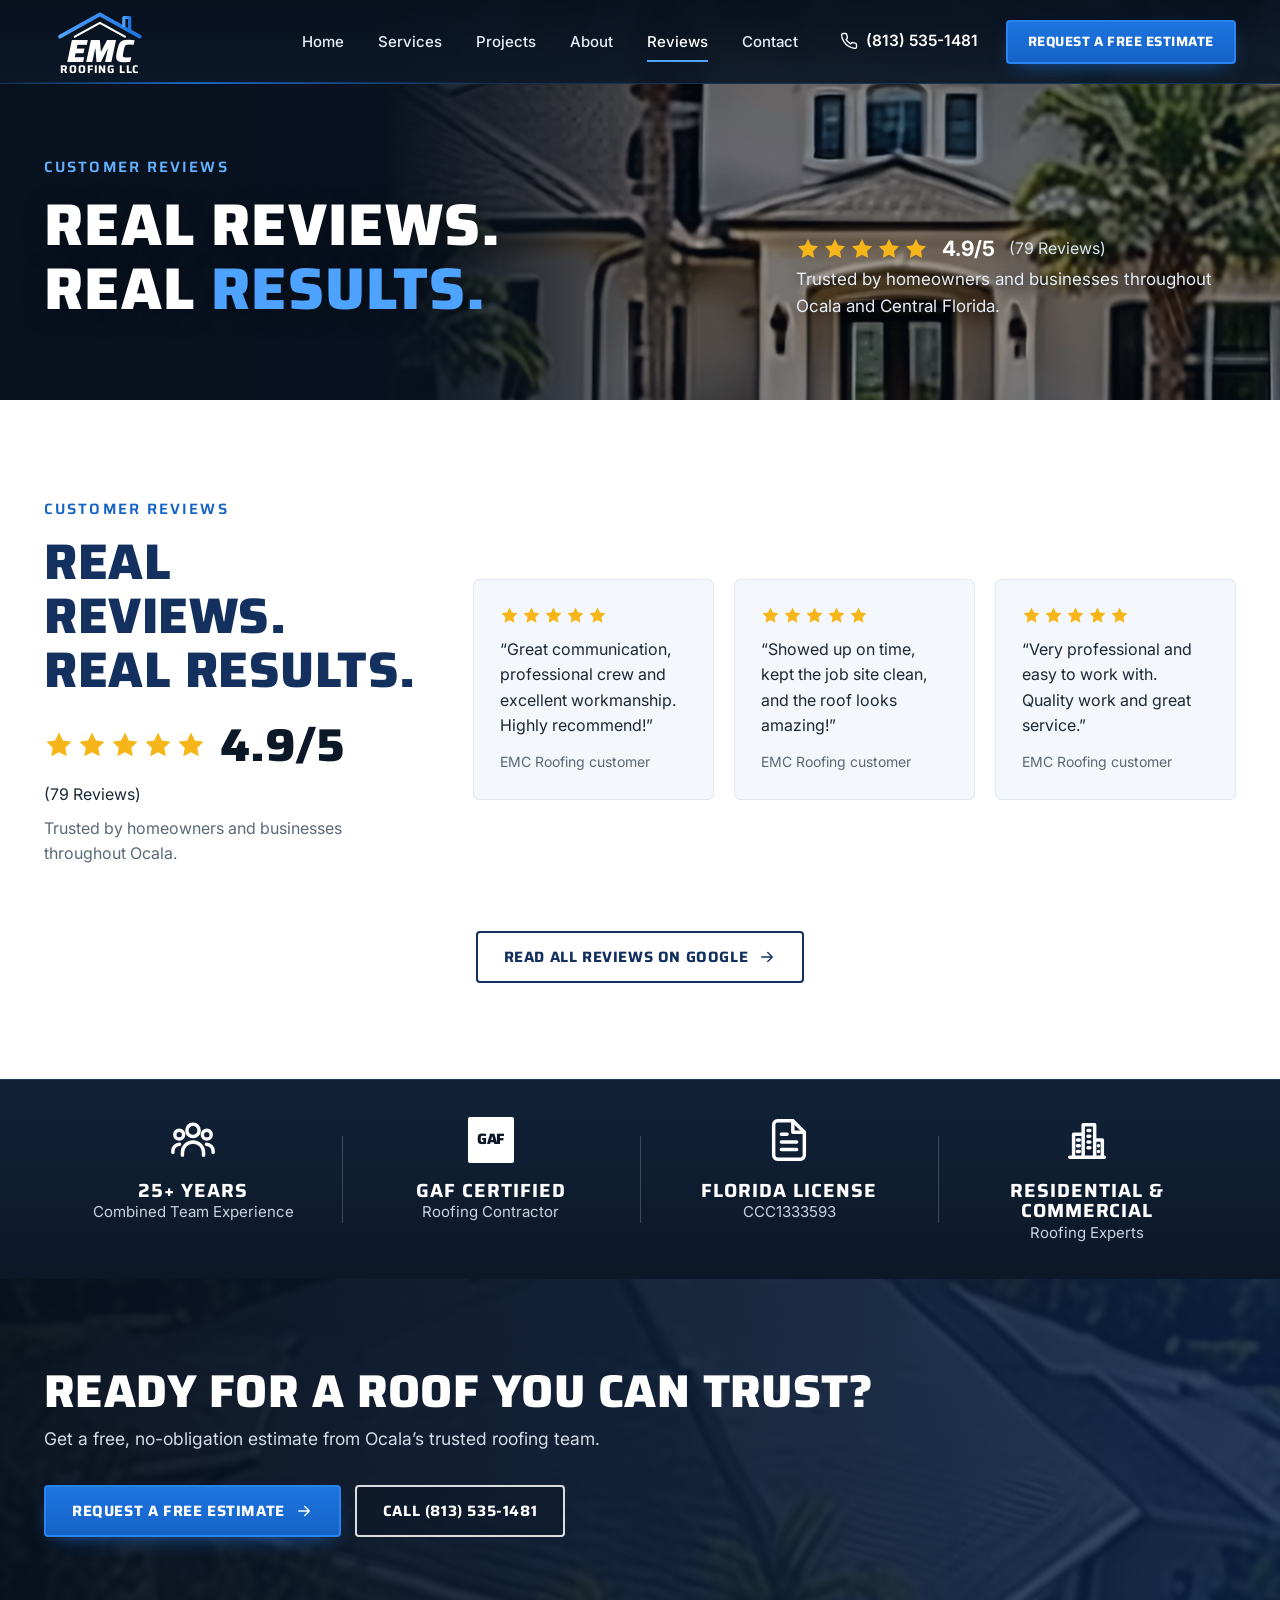
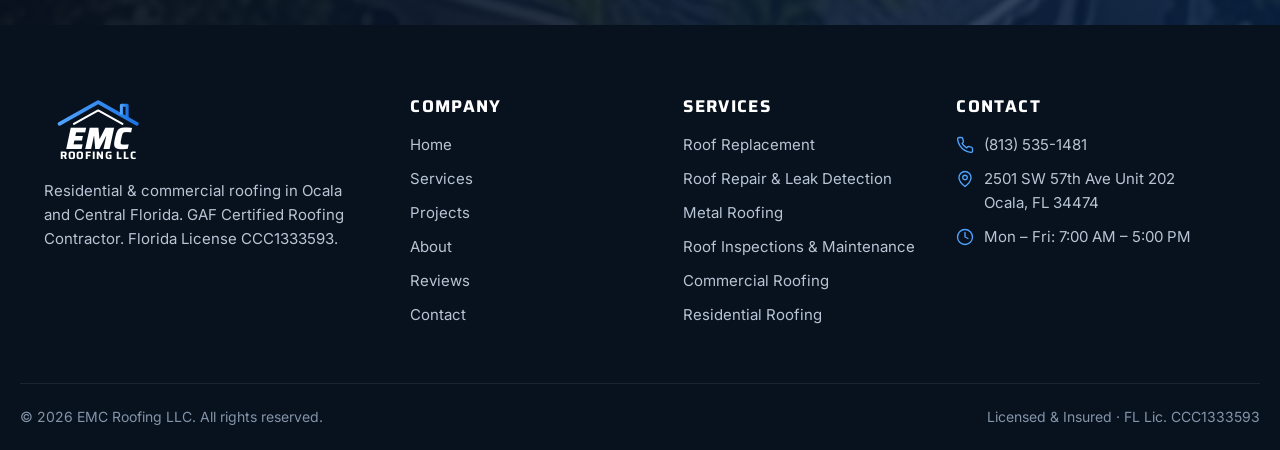
==== reviews.html @ 4ff3e15d "Build new EMC Roofing website Static responsive site (home, services, projects, about, reviews, cont" ====
<!doctype html>
<html lang="en">
<head>
<meta charset="utf-8">
<meta name="viewport" content="width=device-width, initial-scale=1, viewport-fit=cover">
<title>EMC Roofing LLC Reviews | 4.9 Stars | Ocala, FL Roofer</title>
<meta name="description" content="EMC Roofing LLC is rated 4.9/5 from 79 reviews by homeowners and businesses throughout Ocala, FL.">
<link rel="canonical" href="https://emcroofing.com/reviews">
<meta name="theme-color" content="#0c1828">
<meta property="og:type" content="website">
<meta property="og:site_name" content="EMC Roofing LLC">
<meta property="og:title" content="EMC Roofing LLC Reviews | 4.9 Stars | Ocala, FL Roofer">
<meta property="og:description" content="EMC Roofing LLC is rated 4.9/5 from 79 reviews by homeowners and businesses throughout Ocala, FL.">
<meta property="og:url" content="https://emcroofing.com/reviews">
<meta property="og:image" content="https://emcroofing.com/assets/img/hero-home.jpg">
<meta name="twitter:card" content="summary_large_image">
<link rel="icon" href="/assets/img/favicon.svg" type="image/svg+xml">
<link rel="apple-touch-icon" href="/assets/img/apple-touch-icon.png">
<link rel="preconnect" href="https://fonts.googleapis.com">
<link rel="preconnect" href="https://fonts.gstatic.com" crossorigin>
<link rel="stylesheet" href="https://fonts.googleapis.com/css2?family=Inter:wght@400;500;600;700&family=Saira:ital,wght@0,600;0,700;0,800;1,800&display=swap">
<link rel="stylesheet" href="/assets/css/styles.css">

</head>
<body>
<a class="skip-link" href="#main">Skip to content</a>
<header class="site-header">
  <div class="container header-inner">
    <a class="logo" href="/" aria-label="EMC Roofing LLC home"><svg viewBox="0 0 210 124" role="img" aria-label="EMC Roofing LLC">
  <defs><linearGradient id="rf" x1="0" x2="1"><stop offset="0" stop-color="#4ea3ff"/><stop offset="1" stop-color="#1d74e0"/></linearGradient></defs>
  <path d="M30 52 105 10l75 42" fill="none" stroke="url(#rf)" stroke-width="7" stroke-linejoin="round" stroke-linecap="round"/>
  <path d="M58 52 105 26l47 26" fill="none" stroke="#fff" stroke-width="4" stroke-linejoin="round" stroke-linecap="round"/>
  <path d="M150 34V16h11v24" fill="none" stroke="url(#rf)" stroke-width="6" stroke-linejoin="round"/>
  <text x="105" y="100" text-anchor="middle" font-family="Saira, Arial, sans-serif" font-weight="800" font-size="60" letter-spacing="0" fill="#fff" font-style="italic">EMC</text>
  <text x="105" y="121" text-anchor="middle" font-family="Saira, Arial, sans-serif" font-weight="700" font-size="21" letter-spacing="1.5" fill="#fff">ROOFING LLC</text>
</svg></a>
    <nav class="main-nav" id="main-nav" aria-label="Main">
      <ul><li><a href="/">Home</a></li><li><a href="/services">Services</a></li><li><a href="/projects">Projects</a></li><li><a href="/about">About</a></li><li><a href="/reviews" aria-current="page">Reviews</a></li><li><a href="/contact">Contact</a></li></ul>
      <div class="mobile-call">
        <a class="btn btn-primary" href="/contact#estimate">Request a Free Estimate <svg class="arrow" viewBox="0 0 24 24" fill="none" stroke="currentColor" stroke-width="1.8" stroke-linecap="round" stroke-linejoin="round" aria-hidden="true"><path d="M5 12h14M13 6l6 6-6 6"/></svg></a>
        <a class="btn btn-outline" href="tel:+18135351481"><svg viewBox="0 0 24 24" fill="none" stroke="currentColor" stroke-width="1.8" stroke-linecap="round" stroke-linejoin="round" aria-hidden="true"><path d="M22 16.92v3a2 2 0 0 1-2.18 2 19.79 19.79 0 0 1-8.63-3.07 19.5 19.5 0 0 1-6-6 19.79 19.79 0 0 1-3.07-8.67A2 2 0 0 1 4.11 2h3a2 2 0 0 1 2 1.72c.13.96.36 1.9.7 2.81a2 2 0 0 1-.45 2.11L8.09 9.91a16 16 0 0 0 6 6l1.27-1.27a2 2 0 0 1 2.11-.45c.91.34 1.85.57 2.81.7A2 2 0 0 1 22 16.92z"/></svg> Call (813) 535-1481</a>
      </div>
    </nav>
    <a class="header-phone" href="tel:+18135351481"><svg viewBox="0 0 24 24" fill="none" stroke="currentColor" stroke-width="1.8" stroke-linecap="round" stroke-linejoin="round" aria-hidden="true"><path d="M22 16.92v3a2 2 0 0 1-2.18 2 19.79 19.79 0 0 1-8.63-3.07 19.5 19.5 0 0 1-6-6 19.79 19.79 0 0 1-3.07-8.67A2 2 0 0 1 4.11 2h3a2 2 0 0 1 2 1.72c.13.96.36 1.9.7 2.81a2 2 0 0 1-.45 2.11L8.09 9.91a16 16 0 0 0 6 6l1.27-1.27a2 2 0 0 1 2.11-.45c.91.34 1.85.57 2.81.7A2 2 0 0 1 22 16.92z"/></svg><span>(813) 535-1481</span></a>
    <a class="btn btn-primary btn-sm header-cta" href="/contact#estimate">Request a Free Estimate</a>
    <button class="nav-toggle" aria-controls="main-nav" aria-expanded="false" aria-label="Open menu"><svg viewBox="0 0 24 24" fill="none" stroke="currentColor" stroke-width="1.8" stroke-linecap="round" stroke-linejoin="round" aria-hidden="true"><path d="M3 6h18M3 12h18M3 18h18"/></svg></button>
  </div>
</header>
<main id="main">
<section class="hero hero-page">
  <div class="hero-media"><picture><source type="image/webp" srcset="/assets/img/about-house-900.webp 900w, /assets/img/about-house.webp 2000w" sizes="100vw"><img src="/assets/img/about-house.jpg" alt="" width="2000" height="880" loading="eager" fetchpriority="high" decoding="async"></picture></div>
  <div class="container"><div class="hero-split">
    <div class="hero-content"><span class="eyebrow">Customer Reviews</span><h1>Real Reviews.<br>Real <span class="accent">Results.</span></h1></div>
    <div><div class="rating"><span class="stars" role="img" aria-label="Rated 4.9 out of 5"><svg viewBox="0 0 24 24" fill="currentColor" aria-hidden="true"><path d="m12 2 3.1 6.3 6.9 1-5 4.9 1.2 6.8L12 17.8 5.8 21l1.2-6.8-5-4.9 6.9-1z"/></svg><svg viewBox="0 0 24 24" fill="currentColor" aria-hidden="true"><path d="m12 2 3.1 6.3 6.9 1-5 4.9 1.2 6.8L12 17.8 5.8 21l1.2-6.8-5-4.9 6.9-1z"/></svg><svg viewBox="0 0 24 24" fill="currentColor" aria-hidden="true"><path d="m12 2 3.1 6.3 6.9 1-5 4.9 1.2 6.8L12 17.8 5.8 21l1.2-6.8-5-4.9 6.9-1z"/></svg><svg viewBox="0 0 24 24" fill="currentColor" aria-hidden="true"><path d="m12 2 3.1 6.3 6.9 1-5 4.9 1.2 6.8L12 17.8 5.8 21l1.2-6.8-5-4.9 6.9-1z"/></svg><svg viewBox="0 0 24 24" fill="currentColor" aria-hidden="true"><path d="m12 2 3.1 6.3 6.9 1-5 4.9 1.2 6.8L12 17.8 5.8 21l1.2-6.8-5-4.9 6.9-1z"/></svg></span><strong>4.9/5</strong><span class="count">(79 Reviews)</span></div><p class="rating-note">Trusted by homeowners and businesses throughout Ocala and Central Florida.</p></div>
  </div></div>
</section>
<section class="section"><div class="container"><div class="reviews-wrap">
  <div class="review-summary reveal">
    <span class="eyebrow dark">Customer Reviews</span>
    <h2 class="h2">Real Reviews.<br>Real Results.</h2>
    <div class="score"><span class="stars" role="img" aria-label="Rated 4.9 out of 5"><svg viewBox="0 0 24 24" fill="currentColor" aria-hidden="true"><path d="m12 2 3.1 6.3 6.9 1-5 4.9 1.2 6.8L12 17.8 5.8 21l1.2-6.8-5-4.9 6.9-1z"/></svg><svg viewBox="0 0 24 24" fill="currentColor" aria-hidden="true"><path d="m12 2 3.1 6.3 6.9 1-5 4.9 1.2 6.8L12 17.8 5.8 21l1.2-6.8-5-4.9 6.9-1z"/></svg><svg viewBox="0 0 24 24" fill="currentColor" aria-hidden="true"><path d="m12 2 3.1 6.3 6.9 1-5 4.9 1.2 6.8L12 17.8 5.8 21l1.2-6.8-5-4.9 6.9-1z"/></svg><svg viewBox="0 0 24 24" fill="currentColor" aria-hidden="true"><path d="m12 2 3.1 6.3 6.9 1-5 4.9 1.2 6.8L12 17.8 5.8 21l1.2-6.8-5-4.9 6.9-1z"/></svg><svg viewBox="0 0 24 24" fill="currentColor" aria-hidden="true"><path d="m12 2 3.1 6.3 6.9 1-5 4.9 1.2 6.8L12 17.8 5.8 21l1.2-6.8-5-4.9 6.9-1z"/></svg></span><strong>4.9/5</strong><span>(79 Reviews)</span></div>
    <p>Trusted by homeowners and businesses throughout Ocala.</p>
  </div>
  <div class="review-grid"><figure class="review-card reveal"><span class="stars" role="img" aria-label="5 out of 5 stars"><svg viewBox="0 0 24 24" fill="currentColor" aria-hidden="true"><path d="m12 2 3.1 6.3 6.9 1-5 4.9 1.2 6.8L12 17.8 5.8 21l1.2-6.8-5-4.9 6.9-1z"/></svg><svg viewBox="0 0 24 24" fill="currentColor" aria-hidden="true"><path d="m12 2 3.1 6.3 6.9 1-5 4.9 1.2 6.8L12 17.8 5.8 21l1.2-6.8-5-4.9 6.9-1z"/></svg><svg viewBox="0 0 24 24" fill="currentColor" aria-hidden="true"><path d="m12 2 3.1 6.3 6.9 1-5 4.9 1.2 6.8L12 17.8 5.8 21l1.2-6.8-5-4.9 6.9-1z"/></svg><svg viewBox="0 0 24 24" fill="currentColor" aria-hidden="true"><path d="m12 2 3.1 6.3 6.9 1-5 4.9 1.2 6.8L12 17.8 5.8 21l1.2-6.8-5-4.9 6.9-1z"/></svg><svg viewBox="0 0 24 24" fill="currentColor" aria-hidden="true"><path d="m12 2 3.1 6.3 6.9 1-5 4.9 1.2 6.8L12 17.8 5.8 21l1.2-6.8-5-4.9 6.9-1z"/></svg></span><blockquote>&ldquo;Great communication, professional crew and excellent workmanship. Highly recommend!&rdquo;</blockquote><figcaption class="src">EMC Roofing customer</figcaption></figure><figure class="review-card reveal"><span class="stars" role="img" aria-label="5 out of 5 stars"><svg viewBox="0 0 24 24" fill="currentColor" aria-hidden="true"><path d="m12 2 3.1 6.3 6.9 1-5 4.9 1.2 6.8L12 17.8 5.8 21l1.2-6.8-5-4.9 6.9-1z"/></svg><svg viewBox="0 0 24 24" fill="currentColor" aria-hidden="true"><path d="m12 2 3.1 6.3 6.9 1-5 4.9 1.2 6.8L12 17.8 5.8 21l1.2-6.8-5-4.9 6.9-1z"/></svg><svg viewBox="0 0 24 24" fill="currentColor" aria-hidden="true"><path d="m12 2 3.1 6.3 6.9 1-5 4.9 1.2 6.8L12 17.8 5.8 21l1.2-6.8-5-4.9 6.9-1z"/></svg><svg viewBox="0 0 24 24" fill="currentColor" aria-hidden="true"><path d="m12 2 3.1 6.3 6.9 1-5 4.9 1.2 6.8L12 17.8 5.8 21l1.2-6.8-5-4.9 6.9-1z"/></svg><svg viewBox="0 0 24 24" fill="currentColor" aria-hidden="true"><path d="m12 2 3.1 6.3 6.9 1-5 4.9 1.2 6.8L12 17.8 5.8 21l1.2-6.8-5-4.9 6.9-1z"/></svg></span><blockquote>&ldquo;Showed up on time, kept the job site clean, and the roof looks amazing!&rdquo;</blockquote><figcaption class="src">EMC Roofing customer</figcaption></figure><figure class="review-card reveal"><span class="stars" role="img" aria-label="5 out of 5 stars"><svg viewBox="0 0 24 24" fill="currentColor" aria-hidden="true"><path d="m12 2 3.1 6.3 6.9 1-5 4.9 1.2 6.8L12 17.8 5.8 21l1.2-6.8-5-4.9 6.9-1z"/></svg><svg viewBox="0 0 24 24" fill="currentColor" aria-hidden="true"><path d="m12 2 3.1 6.3 6.9 1-5 4.9 1.2 6.8L12 17.8 5.8 21l1.2-6.8-5-4.9 6.9-1z"/></svg><svg viewBox="0 0 24 24" fill="currentColor" aria-hidden="true"><path d="m12 2 3.1 6.3 6.9 1-5 4.9 1.2 6.8L12 17.8 5.8 21l1.2-6.8-5-4.9 6.9-1z"/></svg><svg viewBox="0 0 24 24" fill="currentColor" aria-hidden="true"><path d="m12 2 3.1 6.3 6.9 1-5 4.9 1.2 6.8L12 17.8 5.8 21l1.2-6.8-5-4.9 6.9-1z"/></svg><svg viewBox="0 0 24 24" fill="currentColor" aria-hidden="true"><path d="m12 2 3.1 6.3 6.9 1-5 4.9 1.2 6.8L12 17.8 5.8 21l1.2-6.8-5-4.9 6.9-1z"/></svg></span><blockquote>&ldquo;Very professional and easy to work with. Quality work and great service.&rdquo;</blockquote><figcaption class="src">EMC Roofing customer</figcaption></figure></div>
</div>
  <div style="text-align:center;margin-top:48px" class="reveal"><a class="btn btn-outline-dark" href="https://www.google.com/search?q=EMC+Roofing+LLC+Ocala+FL+reviews" target="_blank" rel="noopener">Read All Reviews on Google <svg class="arrow" viewBox="0 0 24 24" fill="none" stroke="currentColor" stroke-width="1.8" stroke-linecap="round" stroke-linejoin="round" aria-hidden="true"><path d="M5 12h14M13 6l6 6-6 6"/></svg></a></div>
</div></section>
<section class="trust-bar" aria-label="Credentials"><div class="container trust-grid"><div class="trust-item"><div class="ico"><svg viewBox="0 0 24 24" fill="none" stroke="currentColor" stroke-width="1.8" stroke-linecap="round" stroke-linejoin="round" aria-hidden="true"><circle cx="12" cy="7" r="3.2"/><path d="M6.5 20v-1.5A5.5 5.5 0 0 1 12 13a5.5 5.5 0 0 1 5.5 5.5V20"/><circle cx="4.8" cy="9.2" r="2.3"/><path d="M1.5 18.5v-.8A3.6 3.6 0 0 1 5 14.2"/><circle cx="19.2" cy="9.2" r="2.3"/><path d="M22.5 18.5v-.8a3.6 3.6 0 0 0-3.5-3.5"/></svg></div><div><h3>25+ Years</h3><p>Combined Team Experience</p></div></div><div class="trust-item"><div class="ico"><span class="gaf-badge" aria-hidden="true">GAF</span></div><div><h3>GAF Certified</h3><p>Roofing Contractor</p></div></div><div class="trust-item"><div class="ico"><svg viewBox="0 0 24 24" fill="none" stroke="currentColor" stroke-width="1.8" stroke-linecap="round" stroke-linejoin="round" aria-hidden="true"><path d="M14 2H6a2 2 0 0 0-2 2v16a2 2 0 0 0 2 2h12a2 2 0 0 0 2-2V8z"/><path d="M14 2v6h6M8 13h8M8 17h8M8 9h3"/></svg></div><div><h3>Florida License</h3><p>CCC1333593</p></div></div><div class="trust-item"><div class="ico"><svg viewBox="0 0 24 24" fill="none" stroke="currentColor" stroke-width="1.8" stroke-linecap="round" stroke-linejoin="round" aria-hidden="true"><path d="M3 21h18M5 21V9h5v12M10 21V4h6v17M16 21v-9h4v9"/><path d="M7 12h1M7 15h1M7 18h1M12.5 7h1M12.5 10h1M12.5 13h1M12.5 16h1M18 15h0M18 18h0"/></svg></div><div><h3>Residential &amp; Commercial</h3><p>Roofing Experts</p></div></div></div></section>
<section class="cta-band">
  <div class="bg"><picture><source type="image/webp" srcset="/assets/img/proj-residential-roofing-900.webp 900w, /assets/img/proj-residential-roofing.webp 1600w" sizes="(max-width: 760px) 100vw, 50vw"><img src="/assets/img/proj-residential-roofing.jpg" alt="" width="1600" height="906" loading="lazy" decoding="async"></picture></div>
  <div class="container cta-inner">
    <div><h2>Ready for a roof you can trust?</h2><p>Get a free, no-obligation estimate from Ocala&rsquo;s trusted roofing team.</p></div>
    <div class="cta-actions"><a class="btn btn-primary" href="/contact#estimate">Request a Free Estimate <svg class="arrow" viewBox="0 0 24 24" fill="none" stroke="currentColor" stroke-width="1.8" stroke-linecap="round" stroke-linejoin="round" aria-hidden="true"><path d="M5 12h14M13 6l6 6-6 6"/></svg></a><a class="btn btn-outline" href="tel:+18135351481">Call (813) 535-1481</a></div>
  </div>
</section>
</main>
<footer class="site-footer">
  <div class="container footer-grid">
    <div><a class="logo" href="/" aria-label="EMC Roofing LLC home"><svg viewBox="0 0 210 124" role="img" aria-label="EMC Roofing LLC">
  <defs><linearGradient id="rf2" x1="0" x2="1"><stop offset="0" stop-color="#4ea3ff"/><stop offset="1" stop-color="#1d74e0"/></linearGradient></defs>
  <path d="M30 52 105 10l75 42" fill="none" stroke="url(#rf2)" stroke-width="7" stroke-linejoin="round" stroke-linecap="round"/>
  <path d="M58 52 105 26l47 26" fill="none" stroke="#fff" stroke-width="4" stroke-linejoin="round" stroke-linecap="round"/>
  <path d="M150 34V16h11v24" fill="none" stroke="url(#rf2)" stroke-width="6" stroke-linejoin="round"/>
  <text x="105" y="100" text-anchor="middle" font-family="Saira, Arial, sans-serif" font-weight="800" font-size="60" letter-spacing="0" fill="#fff" font-style="italic">EMC</text>
  <text x="105" y="121" text-anchor="middle" font-family="Saira, Arial, sans-serif" font-weight="700" font-size="21" letter-spacing="1.5" fill="#fff">ROOFING LLC</text>
</svg></a>
      <p style="margin-top:18px;max-width:320px">Residential &amp; commercial roofing in Ocala and Central Florida. GAF Certified Roofing Contractor. Florida License CCC1333593.</p></div>
    <div><h4>Company</h4><ul><li><a href="/">Home</a></li><li><a href="/services">Services</a></li><li><a href="/projects">Projects</a></li><li><a href="/about">About</a></li><li><a href="/reviews">Reviews</a></li><li><a href="/contact">Contact</a></li></ul></div>
    <div><h4>Services</h4><ul><li><a href="/services#roof-replacement">Roof Replacement</a></li><li><a href="/services#roof-repair">Roof Repair &amp; Leak Detection</a></li><li><a href="/services#metal-roofing">Metal Roofing</a></li><li><a href="/services#inspections">Roof Inspections &amp; Maintenance</a></li><li><a href="/services#commercial">Commercial Roofing</a></li><li><a href="/services#residential">Residential Roofing</a></li></ul></div>
    <div><h4>Contact</h4><ul class="footer-contact">
      <li><svg viewBox="0 0 24 24" fill="none" stroke="currentColor" stroke-width="1.8" stroke-linecap="round" stroke-linejoin="round" aria-hidden="true"><path d="M22 16.92v3a2 2 0 0 1-2.18 2 19.79 19.79 0 0 1-8.63-3.07 19.5 19.5 0 0 1-6-6 19.79 19.79 0 0 1-3.07-8.67A2 2 0 0 1 4.11 2h3a2 2 0 0 1 2 1.72c.13.96.36 1.9.7 2.81a2 2 0 0 1-.45 2.11L8.09 9.91a16 16 0 0 0 6 6l1.27-1.27a2 2 0 0 1 2.11-.45c.91.34 1.85.57 2.81.7A2 2 0 0 1 22 16.92z"/></svg><a href="tel:+18135351481">(813) 535-1481</a></li>
      <li><svg viewBox="0 0 24 24" fill="none" stroke="currentColor" stroke-width="1.8" stroke-linecap="round" stroke-linejoin="round" aria-hidden="true"><path d="M20 10c0 6-8 12-8 12s-8-6-8-12a8 8 0 0 1 16 0z"/><circle cx="12" cy="10" r="3"/></svg><a href="https://maps.google.com/?q=2501+SW+57th+Ave+Unit+202,+Ocala,+FL+34474" target="_blank" rel="noopener">2501 SW 57th Ave Unit 202<br>Ocala, FL 34474</a></li>
      <li><svg viewBox="0 0 24 24" fill="none" stroke="currentColor" stroke-width="1.8" stroke-linecap="round" stroke-linejoin="round" aria-hidden="true"><circle cx="12" cy="12" r="10"/><path d="M12 6v6l4 2"/></svg><span>Mon &ndash; Fri: 7:00 AM &ndash; 5:00 PM</span></li>
    </ul></div>
  </div>
  <div class="container footer-bottom"><span>&copy; <span id="year">2026</span> EMC Roofing LLC. All rights reserved.</span><span>Licensed &amp; Insured &middot; FL Lic. CCC1333593</span></div>
</footer>
<div class="sticky-call"><a class="btn btn-outline" href="tel:+18135351481"><svg viewBox="0 0 24 24" fill="none" stroke="currentColor" stroke-width="1.8" stroke-linecap="round" stroke-linejoin="round" aria-hidden="true"><path d="M22 16.92v3a2 2 0 0 1-2.18 2 19.79 19.79 0 0 1-8.63-3.07 19.5 19.5 0 0 1-6-6 19.79 19.79 0 0 1-3.07-8.67A2 2 0 0 1 4.11 2h3a2 2 0 0 1 2 1.72c.13.96.36 1.9.7 2.81a2 2 0 0 1-.45 2.11L8.09 9.91a16 16 0 0 0 6 6l1.27-1.27a2 2 0 0 1 2.11-.45c.91.34 1.85.57 2.81.7A2 2 0 0 1 22 16.92z"/></svg> Call Now</a><a class="btn btn-primary" href="/contact#estimate">Free Estimate</a></div>
<script src="/assets/js/main.js" defer></script>
</body>
</html>
---- assets/css/styles.css ----
/* EMC Roofing LLC — site styles */
:root {
  --navy-950: #08111e;
  --navy-900: #0c1828;
  --navy-800: #112238;
  --navy-700: #183052;
  --navy-ink: #13305f;
  --blue-600: #1663c7;
  --blue-500: #1d74e0;
  --blue-400: #4ea3ff;
  --sky: #63b0ff;
  --gold: #f6b519;
  --red-gaf: #d6202b;
  --text: #1d2836;
  --muted: #5b6878;
  --line: #e2e8f0;
  --bg: #ffffff;
  --bg-soft: #f4f7fb;
  --radius: 6px;
  --shadow: 0 10px 30px -12px rgba(8, 17, 30, .25);
  --shadow-lg: 0 24px 60px -20px rgba(8, 17, 30, .45);
  --container: 1240px;
  --font-head: "Saira", "Arial Narrow", system-ui, sans-serif;
  --font-body: "Inter", system-ui, -apple-system, "Segoe UI", Roboto, sans-serif;
  --header-h: 84px;
}

*, *::before, *::after { box-sizing: border-box; }
html { scroll-behavior: smooth; -webkit-text-size-adjust: 100%; }
body {
  margin: 0;
  font-family: var(--font-body);
  font-size: 16px;
  line-height: 1.6;
  color: var(--text);
  background: var(--bg);
  -webkit-font-smoothing: antialiased;
  overflow-x: hidden;
}
img { max-width: 100%; height: auto; display: block; }
a { color: inherit; text-decoration: none; }
button, input, select, textarea { font: inherit; }
h1, h2, h3, h4 { font-family: var(--font-head); line-height: 1.08; margin: 0 0 .5em; letter-spacing: .01em; }
p { margin: 0 0 1em; }
.container { width: 100%; max-width: var(--container); margin: 0 auto; padding: 0 24px; }
.sr-only { position: absolute; width: 1px; height: 1px; overflow: hidden; clip: rect(0 0 0 0); white-space: nowrap; }
.skip-link { position: absolute; left: 16px; top: -60px; z-index: 200; background: var(--blue-500); color: #fff; padding: 10px 16px; border-radius: var(--radius); }
.skip-link:focus { top: 12px; }
:focus-visible { outline: 3px solid var(--sky); outline-offset: 2px; }

/* ---------- Buttons ---------- */
.btn {
  display: inline-flex; align-items: center; justify-content: center; gap: 10px;
  min-height: 52px; padding: 0 26px;
  font-family: var(--font-head); font-weight: 700; font-size: 15px; letter-spacing: .04em; text-transform: uppercase;
  border-radius: 4px; border: 2px solid transparent; cursor: pointer;
  transition: background .2s, border-color .2s, color .2s, transform .2s, box-shadow .2s;
  white-space: nowrap;
}
.btn svg { width: 18px; height: 18px; flex: none; transition: transform .2s; }
.btn:hover svg.arrow { transform: translateX(4px); }
.btn-primary { background: linear-gradient(180deg, var(--blue-500), var(--blue-600)); color: #fff; border-color: #2a83ef; box-shadow: 0 8px 22px -10px rgba(29,116,224,.8); }
.btn-primary:hover { background: linear-gradient(180deg, #2a83ef, var(--blue-500)); transform: translateY(-1px); }
.btn-outline { color: #fff; border-color: rgba(255,255,255,.85); background: rgba(8,17,30,.25); backdrop-filter: blur(4px); }
.btn-outline:hover { background: #fff; color: var(--navy-900); }
.btn-outline-dark { color: var(--navy-ink); border-color: var(--navy-ink); }
.btn-outline-dark:hover { background: var(--navy-ink); color: #fff; }
.btn-sm { min-height: 44px; padding: 0 20px; font-size: 13.5px; }
.btn-block { width: 100%; }

.eyebrow { display: inline-block; font-family: var(--font-head); font-weight: 600; font-size: 15px; letter-spacing: .14em; text-transform: uppercase; color: var(--sky); margin-bottom: 14px; }
.eyebrow.dark { color: var(--blue-600); }
.accent { color: var(--blue-400); }
.link-more { display: inline-flex; align-items: center; gap: 8px; font-family: var(--font-head); font-weight: 700; font-size: 14.5px; letter-spacing: .05em; text-transform: uppercase; color: var(--navy-ink); }
.link-more svg { width: 16px; height: 16px; transition: transform .2s; }
.link-more:hover { color: var(--blue-500); }
.link-more:hover svg { transform: translateX(4px); }

/* ---------- Header ---------- */
.site-header {
  position: fixed; inset: 0 0 auto 0; z-index: 100;
  height: var(--header-h);
  background: linear-gradient(180deg, rgba(8,17,30,.96), rgba(12,24,40,.92));
  backdrop-filter: blur(10px);
  border-bottom: 1px solid rgba(78,163,255,.22);
  transition: box-shadow .25s, height .25s;
}
.site-header::after { content: ""; position: absolute; left: 0; bottom: -1px; width: 38%; height: 2px; background: linear-gradient(90deg, transparent, var(--blue-500) 40%, transparent); opacity: .8; }
.site-header.scrolled { box-shadow: 0 10px 30px -10px rgba(0,0,0,.6); }
.header-inner { height: 100%; display: flex; align-items: center; gap: 28px; }
.logo { display: flex; align-items: center; flex: none; }
.logo svg { height: 66px; width: auto; }
.main-nav { margin-left: auto; }
.main-nav ul { list-style: none; display: flex; gap: 6px; margin: 0; padding: 0; }
.main-nav a { position: relative; display: block; padding: 10px 14px; color: #e8eef7; font-weight: 500; font-size: 15px; }
.main-nav a::after { content: ""; position: absolute; left: 14px; right: 14px; bottom: 2px; height: 2px; background: var(--blue-400); transform: scaleX(0); transition: transform .2s; }
.main-nav a:hover::after, .main-nav a[aria-current="page"]::after { transform: scaleX(1); }
.main-nav a[aria-current="page"] { color: #fff; }
.header-phone { display: inline-flex; align-items: center; gap: 8px; color: #fff; font-weight: 600; font-size: 15.5px; white-space: nowrap; }
.header-phone svg { width: 18px; height: 18px; }
.header-phone:hover { color: var(--sky); }
.nav-toggle { display: none; margin-left: auto; width: 46px; height: 46px; border: 1px solid rgba(255,255,255,.25); border-radius: 4px; background: transparent; color: #fff; cursor: pointer; align-items: center; justify-content: center; }
.nav-toggle svg { width: 24px; height: 24px; }
.mobile-call { display: none; }

/* ---------- Page hero ---------- */
.hero {
  position: relative; isolation: isolate; color: #fff; background: var(--navy-950);
  padding: calc(var(--header-h) + 64px) 0 72px; overflow: hidden;
}
.hero-media { position: absolute; inset: 0; z-index: -2; }
.hero-media picture, .hero-media img { width: 100%; height: 100%; object-fit: cover; }
.hero::before {
  content: ""; position: absolute; inset: 0; z-index: -1;
  background:
    linear-gradient(90deg, rgba(8,17,30,.94) 0%, rgba(8,17,30,.82) 30%, rgba(8,17,30,.35) 58%, rgba(8,17,30,.08) 100%),
    linear-gradient(0deg, rgba(8,17,30,.85) 0%, rgba(8,17,30,0) 30%);
}
.hero h1 { font-size: clamp(42px, 6.4vw, 84px); font-weight: 800; text-transform: uppercase; letter-spacing: .015em; margin-bottom: 18px; text-shadow: 0 4px 24px rgba(0,0,0,.35); }
.hero .lead { font-size: clamp(20px, 2.2vw, 30px); font-weight: 500; line-height: 1.25; margin-bottom: 22px; }
.hero p { font-size: 17.5px; color: #dfe7f2; max-width: 560px; }
.hero-content { max-width: 680px; }
.hero-actions { display: flex; flex-wrap: wrap; gap: 14px; margin: 30px 0 30px; }
.rating { display: flex; flex-wrap: wrap; align-items: center; gap: 10px 14px; }
.stars { display: inline-flex; gap: 3px; color: var(--gold); }
.stars svg { width: 24px; height: 24px; }
.rating strong { font-size: 21px; font-weight: 700; }
.rating span.count { color: #dbe4ef; }
.rating-note { color: #d3dce8; font-size: 15px; margin-top: 8px; max-width: 360px; }

.hero-home { min-height: min(920px, 100svh); display: flex; align-items: center; padding-bottom: 96px; }
.hero-home .hero-media img { object-position: 70% 50%; }
.hero-page { padding: calc(var(--header-h) + 70px) 0 80px; }
.hero-page h1 { font-size: clamp(36px, 4.6vw, 64px); margin-bottom: 0; }
.hero-page .hero-split { display: grid; grid-template-columns: 1.6fr 1fr; gap: 48px; align-items: end; }
.hero-page .hero-split p { margin: 0; font-size: 17px; color: #e6edf6; text-shadow: 0 2px 12px rgba(0,0,0,.6); }
.hero-page .hero-content { max-width: none; }
.hero-page .tagline { font-size: 21px; font-weight: 500; color: #fff; margin: 0; }

/* ---------- Trust bar ---------- */
.trust-bar { background: linear-gradient(180deg, var(--navy-800), var(--navy-900)); color: #fff; border-top: 1px solid rgba(78,163,255,.25); }
.trust-grid { display: grid; grid-template-columns: repeat(4, 1fr); }
.trust-item { display: flex; flex-direction: column; align-items: center; text-align: center; gap: 8px; padding: 34px 16px; position: relative; }
.trust-item + .trust-item::before { content: ""; position: absolute; left: 0; top: 28%; bottom: 28%; width: 1px; background: rgba(255,255,255,.2); }
.trust-item .ico { width: 52px; height: 52px; display: grid; place-items: center; color: #fff; }
.trust-item .ico svg { width: 46px; height: 46px; }
.trust-item h3 { font-size: 19px; font-weight: 700; letter-spacing: .05em; text-transform: uppercase; margin: 6px 0 0; }
.trust-item p { margin: 0; color: #c9d4e2; font-size: 15px; }
.gaf-badge { display: grid; place-items: center; width: 46px; height: 46px; background: #fff; color: var(--navy-900); font: 800 15px/1 var(--font-head); letter-spacing: -.02em; border-radius: 2px; }
.trust-bar.light { background: #fff; color: var(--text); border-top: 0; border-bottom: 1px solid var(--line); box-shadow: 0 8px 24px -18px rgba(8,17,30,.4); }
.trust-bar.light .trust-item { flex-direction: row; text-align: left; gap: 14px; padding: 22px 16px; justify-content: center; }
.trust-bar.light .trust-item + .trust-item::before { background: var(--line); }
.trust-bar.light .ico { color: var(--navy-ink); width: 44px; height: 44px; }
.trust-bar.light .ico svg { width: 38px; height: 38px; }
.trust-bar.light h3 { font-size: 16px; margin: 0; color: var(--navy-ink); }
.trust-bar.light p { color: var(--muted); font-size: 14px; }
.trust-bar.light .gaf-badge { background: var(--red-gaf); color: #fff; width: 42px; height: 42px; }

/* ---------- Sections ---------- */
.section { padding: 96px 0; }
.section-soft { background: var(--bg-soft); }
.section-dark { background: radial-gradient(1200px 500px at 85% 0%, rgba(29,116,224,.18), transparent 60%), var(--navy-900); color: #fff; }
.section-head { max-width: 760px; margin-bottom: 48px; }
.section-head.center { text-align: center; margin-left: auto; margin-right: auto; }
.h2 { font-size: clamp(32px, 4vw, 50px); font-weight: 800; text-transform: uppercase; color: var(--navy-ink); }
.section-dark .h2 { color: #fff; }
.section-head p { color: var(--muted); font-size: 17.5px; }
.section-dark .section-head p { color: #c9d4e2; }

.split { display: grid; grid-template-columns: 1fr 1fr; gap: 64px; align-items: center; }
.split-media { position: relative; }
.split-media img { border-radius: var(--radius); box-shadow: var(--shadow-lg); width: 100%; aspect-ratio: 5/4; object-fit: cover; }
.split-media .badge-float {
  position: absolute; left: -24px; bottom: -24px; background: var(--navy-900); color: #fff; padding: 20px 24px; border-radius: var(--radius);
  box-shadow: var(--shadow-lg); display: flex; align-items: center; gap: 14px; border-left: 4px solid var(--blue-500);
}
.badge-float strong { font: 800 34px/1 var(--font-head); }
.badge-float span { font-size: 14px; line-height: 1.3; color: #c9d4e2; }
.checklist { list-style: none; padding: 0; margin: 24px 0 32px; display: grid; grid-template-columns: 1fr 1fr; gap: 12px 24px; }
.checklist li { display: flex; gap: 10px; align-items: flex-start; font-weight: 500; }
.checklist svg { width: 22px; height: 22px; flex: none; color: var(--blue-500); margin-top: 1px; }

/* ---------- Service cards ---------- */
.card-grid { display: grid; grid-template-columns: repeat(3, 1fr); gap: 28px; }
.service-card {
  display: flex; flex-direction: column; background: #fff; border: 1px solid var(--line); border-radius: var(--radius);
  overflow: hidden; box-shadow: 0 2px 6px rgba(8,17,30,.04); transition: transform .25s, box-shadow .25s;
}
.service-card:hover { transform: translateY(-4px); box-shadow: var(--shadow); }
.service-card .media { aspect-ratio: 16/7.4; overflow: hidden; background: var(--navy-800); }
.service-card .media img { width: 100%; height: 100%; object-fit: cover; transition: transform .6s; }
.service-card:hover .media img { transform: scale(1.05); }
.service-card .body { display: grid; grid-template-columns: 48px 1fr; gap: 6px 18px; padding: 26px 26px 28px; flex: 1; }
.service-card .ico { color: var(--navy-ink); grid-row: span 3; }
.service-card .ico svg { width: 40px; height: 40px; }
.service-card h3 { font-family: var(--font-body); font-weight: 700; font-size: 19px; color: var(--navy-900); margin: 4px 0 6px; letter-spacing: 0; }
.service-card p { color: var(--muted); margin-bottom: 18px; }
.service-card .link-more { margin-top: auto; align-self: end; }

/* ---------- Projects ---------- */
.filters { display: flex; flex-wrap: wrap; justify-content: center; gap: 10px; margin-bottom: 40px; }
.filter-btn { min-height: 42px; padding: 0 20px; border-radius: 4px; border: 1px solid var(--line); background: var(--bg-soft); color: var(--text); font-weight: 500; font-size: 15px; cursor: pointer; transition: all .2s; }
.filter-btn:hover { border-color: var(--blue-500); color: var(--blue-600); }
.filter-btn.active { background: var(--blue-600); border-color: var(--blue-600); color: #fff; box-shadow: 0 8px 18px -10px rgba(22,99,199,.9); }
.project-grid { display: grid; grid-template-columns: repeat(3, 1fr); gap: 28px 24px; }
.project-card { cursor: zoom-in; text-align: left; border: 0; padding: 0; background: none; color: inherit; }
.project-card .media { position: relative; aspect-ratio: 16/9; overflow: hidden; border-radius: 4px; background: var(--navy-800); }
.project-card img { width: 100%; height: 100%; object-fit: cover; transition: transform .6s; }
.project-card:hover img { transform: scale(1.06); }
.project-card .media::after { content: ""; position: absolute; inset: 0; background: linear-gradient(0deg, rgba(8,17,30,.45), transparent 50%); opacity: 0; transition: opacity .3s; }
.project-card:hover .media::after { opacity: 1; }
.project-card h3 { font-family: var(--font-body); font-size: 17px; font-weight: 700; color: var(--navy-900); margin: 14px 0 2px; letter-spacing: 0; }
.project-card p { margin: 0; color: var(--muted); font-size: 15px; }
.project-card.hidden { display: none; }

.lightbox { position: fixed; inset: 0; z-index: 300; background: rgba(4,9,16,.92); display: none; align-items: center; justify-content: center; padding: 24px; }
.lightbox.open { display: flex; }
.lightbox figure { margin: 0; max-width: 1400px; width: 100%; }
.lightbox img { width: 100%; max-height: 80vh; object-fit: contain; border-radius: 4px; }
.lightbox figcaption { color: #fff; margin-top: 14px; font-weight: 600; }
.lightbox figcaption span { color: #b9c5d5; font-weight: 400; margin-left: 8px; }
.lightbox-close { position: absolute; top: 18px; right: 18px; width: 48px; height: 48px; border-radius: 50%; border: 1px solid rgba(255,255,255,.35); background: rgba(255,255,255,.06); color: #fff; cursor: pointer; display: grid; place-items: center; }
.lightbox-close svg { width: 22px; height: 22px; }

/* ---------- Process ---------- */
.steps { display: grid; grid-template-columns: repeat(4, 1fr); gap: 24px; counter-reset: step; }
.step { position: relative; padding: 30px 26px; border: 1px solid rgba(255,255,255,.12); border-radius: var(--radius); background: rgba(255,255,255,.03); }
.step .num { font: 800 46px/1 var(--font-head); color: var(--blue-400); opacity: .9; }
.step h3 { font-size: 21px; margin: 14px 0 8px; text-transform: uppercase; letter-spacing: .03em; }
.step p { margin: 0; color: #c9d4e2; font-size: 15.5px; }

/* ---------- Reviews ---------- */
.reviews-wrap { display: grid; grid-template-columns: 1fr 2fr; gap: 48px; align-items: center; }
.review-summary .score { display: flex; align-items: center; gap: 14px; margin: 10px 0 8px; flex-wrap: wrap; }
.review-summary .score strong { font: 800 46px/1 var(--font-head); color: var(--navy-900); }
.review-summary .score .stars svg { width: 30px; height: 30px; }
.review-summary p { color: var(--muted); }
.review-grid { display: grid; grid-template-columns: repeat(3, 1fr); gap: 20px; }
.review-card { margin: 0; background: var(--bg-soft); border: 1px solid var(--line); border-radius: var(--radius); padding: 26px; display: flex; flex-direction: column; gap: 12px; }
.section-soft .review-card { margin: 0; background: #fff; }
.review-card .stars svg { width: 19px; height: 19px; }
.review-card blockquote { margin: 0; font-size: 16px; color: var(--text); }
.review-card .src { margin-top: auto; font-size: 14px; color: var(--muted); display: flex; align-items: center; gap: 8px; }

/* ---------- Contact / Form ---------- */
.about-grid { display: grid; grid-template-columns: 1.05fr .9fr 1.05fr; gap: 40px; align-items: start; }
.about-grid .media img { border-radius: var(--radius); aspect-ratio: 9/10; object-fit: cover; width: 100%; box-shadow: var(--shadow); }
.about-grid .copy p { color: var(--muted); }
.form-card { background: var(--bg-soft); border: 1px solid var(--line); border-radius: var(--radius); padding: 30px; box-shadow: var(--shadow); }
.form-card h2 { font-size: 26px; font-weight: 800; text-transform: uppercase; color: var(--navy-900); margin-bottom: 6px; }
.form-card > p { color: var(--muted); font-size: 15px; }
.form-grid { display: grid; grid-template-columns: 1fr 1fr; gap: 14px; }
.form-grid .full { grid-column: 1 / -1; }
.field label { display: block; font-size: 13.5px; font-weight: 600; color: var(--muted); margin-bottom: 6px; }
.field input, .field select, .field textarea {
  width: 100%; min-height: 50px; padding: 12px 14px; border: 1px solid #cfd8e4; border-radius: 4px; background: #fff; color: var(--text);
  transition: border-color .2s, box-shadow .2s; font-size: 16px;
}
.field textarea { min-height: 110px; resize: vertical; }
.field input:focus, .field select:focus, .field textarea:focus { outline: none; border-color: var(--blue-500); box-shadow: 0 0 0 3px rgba(29,116,224,.18); }
.field input:user-invalid, .field select:user-invalid { border-color: #d64545; }
.form-note { font-size: 13px; color: var(--muted); margin: 12px 0 0; text-align: center; }
.form-status { display: none; margin-top: 14px; padding: 14px 16px; border-radius: 4px; font-size: 15px; }
.form-status.show { display: block; }
.form-status.ok { background: #e7f5ec; color: #1b6b3a; border: 1px solid #b9e2c8; }
.form-status.info { background: #e8f1fd; color: #12407e; border: 1px solid #bcd6f7; }
.form-status.err { background: #fdeaea; color: #8b1f1f; border: 1px solid #f3c1c1; }
.form-status a { font-weight: 700; text-decoration: underline; }
.hp { position: absolute; left: -9999px; }

.info-row { display: grid; grid-template-columns: repeat(3, 1fr); gap: 24px; padding: 40px 0; border-top: 1px solid var(--line); border-bottom: 1px solid var(--line); }
.info-item { display: flex; gap: 16px; align-items: flex-start; justify-content: center; }
.info-item .ico { color: var(--navy-ink); }
.info-item .ico svg { width: 34px; height: 34px; }
.info-item h3 { font-size: 16px; text-transform: uppercase; letter-spacing: .05em; margin: 2px 0 4px; color: var(--navy-900); }
.info-item p, .info-item a { margin: 0; color: var(--muted); font-size: 15.5px; }
.info-item a.strong { color: var(--navy-ink); font-weight: 700; }

.map-wrap { border-radius: var(--radius); overflow: hidden; box-shadow: var(--shadow); aspect-ratio: 16/10; background: var(--bg-soft); }
.map-wrap iframe { width: 100%; height: 100%; border: 0; }

/* ---------- Service detail ---------- */
.detail { display: grid; grid-template-columns: 1fr 1fr; gap: 56px; align-items: center; padding: 64px 0; border-bottom: 1px solid var(--line); scroll-margin-top: calc(var(--header-h) + 20px); }
.detail:last-child { border-bottom: 0; }
.detail:nth-child(even) .detail-media { order: 2; }
.detail-media img { border-radius: var(--radius); box-shadow: var(--shadow); width: 100%; }
.detail h3 { font-size: clamp(26px, 3vw, 36px); text-transform: uppercase; color: var(--navy-ink); font-weight: 800; }
.detail p { color: var(--muted); font-size: 17px; }

/* ---------- CTA band ---------- */
.cta-band { position: relative; isolation: isolate; color: #fff; padding: 88px 0; overflow: hidden; background: var(--navy-900); }
.cta-band .bg { position: absolute; inset: 0; z-index: -2; }
.cta-band .bg img { width: 100%; height: 100%; object-fit: cover; }
.cta-band::before { content: ""; position: absolute; inset: 0; z-index: -1; background: linear-gradient(90deg, rgba(8,17,30,.95), rgba(12,36,72,.82)); }
.cta-inner { display: flex; align-items: center; justify-content: space-between; gap: 32px; flex-wrap: wrap; }
.cta-inner h2 { font-size: clamp(30px, 3.6vw, 46px); text-transform: uppercase; font-weight: 800; margin-bottom: 8px; }
.cta-inner p { color: #d3dce8; margin: 0; font-size: 17.5px; }
.cta-actions { display: flex; flex-wrap: wrap; gap: 14px; }

/* ---------- Footer ---------- */
.site-footer { background: var(--navy-950); color: #b9c5d5; padding: 72px 0 0; font-size: 15px; }
.footer-grid { display: grid; grid-template-columns: 1.4fr 1fr 1fr 1.2fr; gap: 40px; }
.site-footer .logo svg { height: 64px; }
.site-footer h4 { color: #fff; font-size: 17px; text-transform: uppercase; letter-spacing: .08em; margin-bottom: 18px; }
.site-footer ul { list-style: none; padding: 0; margin: 0; display: grid; gap: 10px; }
.site-footer a:hover { color: #fff; }
.footer-contact li { display: flex; gap: 10px; align-items: flex-start; }
.footer-contact svg { width: 18px; height: 18px; flex: none; margin-top: 3px; color: var(--blue-400); }
.footer-bottom { margin-top: 56px; padding: 22px 0; border-top: 1px solid rgba(255,255,255,.08); display: flex; justify-content: space-between; gap: 12px; flex-wrap: wrap; font-size: 14px; color: #8494a8; }

/* ---------- Reveal ---------- */
.reveal { opacity: 0; transform: translateY(24px); transition: opacity .7s ease, transform .7s ease; }
.reveal.in { opacity: 1; transform: none; }
@media (prefers-reduced-motion: reduce) {
  html { scroll-behavior: auto; }
  .reveal { opacity: 1; transform: none; transition: none; }
  * { transition-duration: 0s !important; }
}

/* ---------- Responsive ---------- */
@media (max-width: 1180px) {
  .main-nav a { padding: 10px 10px; font-size: 14.5px; }
  .header-phone span { display: none; }
  .about-grid { grid-template-columns: 1fr 1fr; }
  .about-grid .form-card { grid-column: 1 / -1; }
}
@media (max-width: 1024px) {
  :root { --header-h: 72px; }
  .logo svg { height: 50px; }
  .nav-toggle { display: inline-flex; }
  .header-phone, .header-cta { display: none; }
  .main-nav {
    position: fixed; top: var(--header-h); left: 0; right: 0; bottom: 0; margin: 0;
    background: var(--navy-950); padding: 24px; transform: translateX(100%); transition: transform .3s ease; overflow-y: auto;
  }
  .main-nav.open { transform: none; }
  .main-nav ul { flex-direction: column; gap: 0; }
  .main-nav a { font-size: 20px; padding: 16px 4px; border-bottom: 1px solid rgba(255,255,255,.08); font-family: var(--font-head); font-weight: 600; }
  .main-nav a::after { display: none; }
  .main-nav a[aria-current="page"] { color: var(--sky); }
  .main-nav .mobile-call { display: grid; gap: 12px; margin-top: 28px; }
  .trust-grid { grid-template-columns: repeat(2, 1fr); }
  .trust-item:nth-child(3)::before { display: none; }
  .card-grid, .project-grid { grid-template-columns: repeat(2, 1fr); }
  .steps { grid-template-columns: repeat(2, 1fr); }
  .reviews-wrap { grid-template-columns: 1fr; }
  .split, .detail, .hero-page .hero-split { grid-template-columns: 1fr; gap: 36px; }
  .detail:nth-child(even) .detail-media { order: 0; }
  .footer-grid { grid-template-columns: 1fr 1fr; }
  .split-media .badge-float { left: 16px; bottom: -20px; }
}
@media (max-width: 760px) {
  body { font-size: 15.5px; }
  .container { padding: 0 16px; }
  .section { padding: 64px 0; }
  .hero { padding: calc(var(--header-h) + 40px) 0 56px; }
  .hero-home { min-height: 0; padding-top: calc(var(--header-h) + 48px); padding-bottom: 64px; }
  .hero::before { background: linear-gradient(180deg, rgba(8,17,30,.70) 0%, rgba(8,17,30,.78) 45%, rgba(8,17,30,.95) 100%); }
  .hero-home .hero-media img { object-position: 62% 50%; }
  .hero p { font-size: 16px; }
  .hero-actions { flex-direction: column; }
  .hero-actions .btn { width: 100%; }
  .trust-item { padding: 24px 10px; }
  .trust-item h3 { font-size: 15px; }
  .trust-item p { font-size: 13.5px; }
  .trust-item .ico svg { width: 38px; height: 38px; }
  .trust-bar.light .trust-item { flex-direction: column; text-align: center; gap: 8px; }
  .card-grid, .project-grid, .review-grid, .steps, .info-row, .about-grid, .footer-grid { grid-template-columns: 1fr; }
  .info-item { justify-content: flex-start; }
  .checklist { grid-template-columns: 1fr; }
  .form-grid { grid-template-columns: 1fr; }
  .form-card { padding: 22px; }
  .filters { justify-content: flex-start; flex-wrap: nowrap; overflow-x: auto; margin: 0 -16px 28px; padding: 4px 16px; scrollbar-width: none; }
  .filters::-webkit-scrollbar { display: none; }
  .filter-btn { flex: none; }
  .cta-actions, .cta-actions .btn { width: 100%; }
  .detail { padding: 44px 0; }
  .footer-bottom { flex-direction: column; }
  .sticky-call { display: flex; }
  body { padding-bottom: 68px; }
}
.sticky-call { display: none; position: fixed; left: 0; right: 0; bottom: 0; z-index: 90; gap: 8px; padding: 8px 10px calc(8px + env(safe-area-inset-bottom)); background: rgba(8,17,30,.97); border-top: 1px solid rgba(78,163,255,.3); }
.sticky-call .btn { flex: 1; min-height: 48px; padding: 0 10px; font-size: 13.5px; }

/* Home hero: portrait photo anchored right, faded into the navy background */
@media (min-width: 761px) {
  .hero-home .hero-media { left: 34%; -webkit-mask-image: linear-gradient(90deg, transparent 0%, #000 30%); mask-image: linear-gradient(90deg, transparent 0%, #000 30%); }
  .hero-home .hero-media img { object-position: 50% 62%; }
  .hero-home::before { background: linear-gradient(90deg, rgba(8,17,30,.6) 0%, rgba(8,17,30,.35) 45%, rgba(8,17,30,0) 75%), linear-gradient(0deg, rgba(8,17,30,.85) 0%, rgba(8,17,30,0) 26%); }
  .hero-home { background: radial-gradient(900px 600px at 10% 30%, #13253d, var(--navy-950) 70%); }
  .hero-page .hero-media { left: 30%; -webkit-mask-image: linear-gradient(90deg, transparent 0%, #000 35%); mask-image: linear-gradient(90deg, transparent 0%, #000 35%); }
  .hero-page { background: linear-gradient(90deg, var(--navy-950), var(--navy-900)); }
  .hero-page::before { background: linear-gradient(90deg, rgba(8,17,30,.55) 0%, rgba(8,17,30,.35) 60%, rgba(8,17,30,.45) 100%); }
}
@media (max-width: 760px) { .sticky-call { display: flex; } }
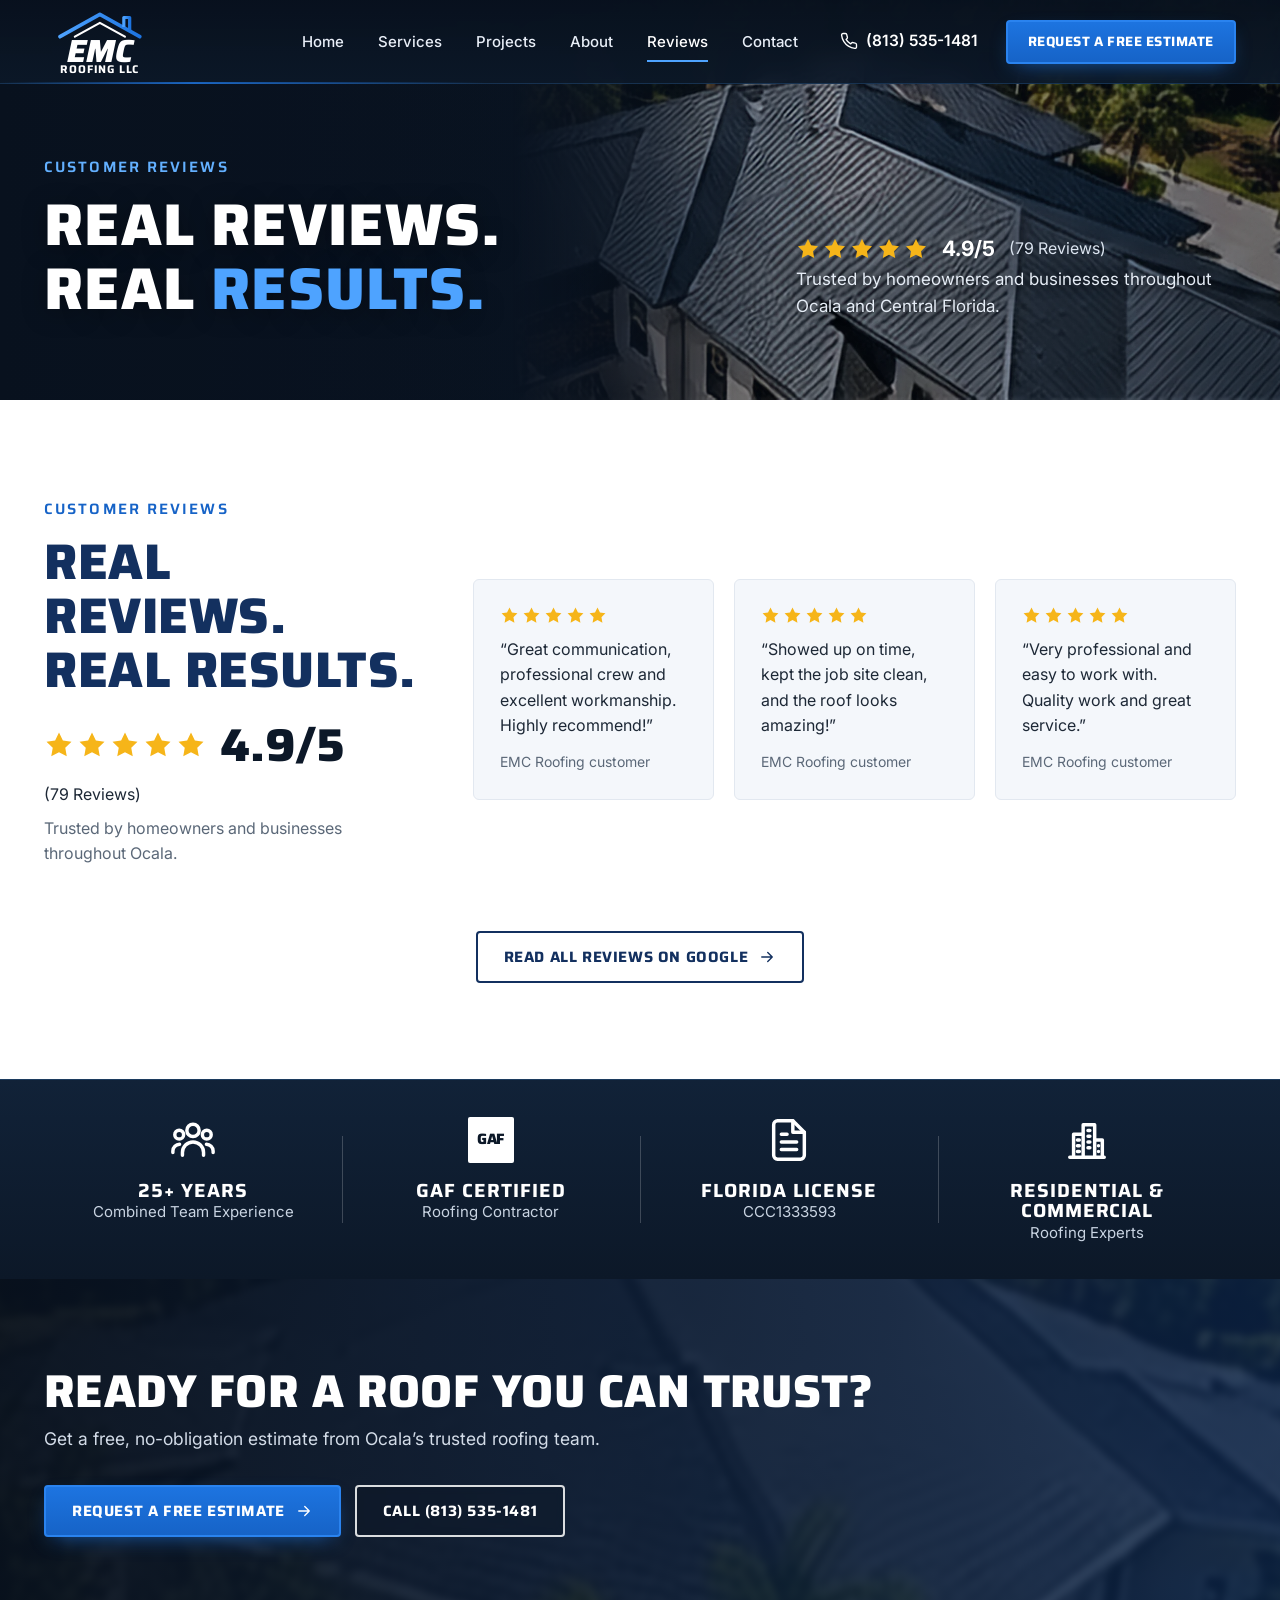
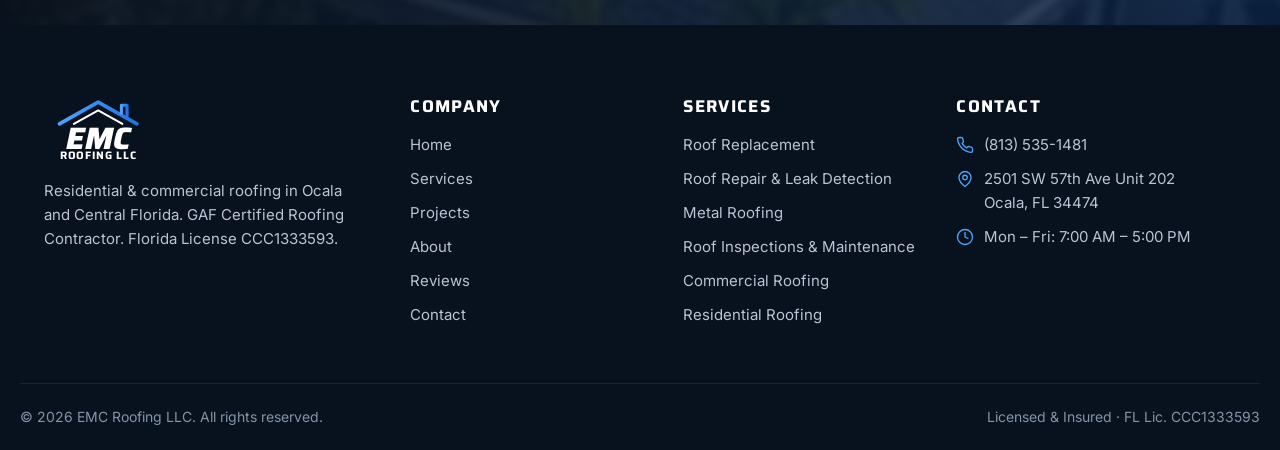
==== commit b1e65669: "Clean up photos further and cap how large they display Denoise compression artifacts before ESRGAN u" ====
--- a/reviews.html
+++ b/reviews.html
@@ -48,7 +48,7 @@
 </header>
 <main id="main">
 <section class="hero hero-page">
-  <div class="hero-media"><picture><source type="image/webp" srcset="/assets/img/about-house-900.webp 900w, /assets/img/about-house.webp 2000w" sizes="100vw"><img src="/assets/img/about-house.jpg" alt="" width="2000" height="880" loading="eager" fetchpriority="high" decoding="async"></picture></div>
+  <div class="hero-media"><picture><source type="image/webp" srcset="/assets/img/hero-projects-900.webp 900w, /assets/img/hero-projects.webp 2000w" sizes="100vw"><img src="/assets/img/hero-projects.jpg" alt="" width="2000" height="880" loading="eager" fetchpriority="high" decoding="async"></picture></div>
   <div class="container"><div class="hero-split">
     <div class="hero-content"><span class="eyebrow">Customer Reviews</span><h1>Real Reviews.<br>Real <span class="accent">Results.</span></h1></div>
     <div><div class="rating"><span class="stars" role="img" aria-label="Rated 4.9 out of 5"><svg viewBox="0 0 24 24" fill="currentColor" aria-hidden="true"><path d="m12 2 3.1 6.3 6.9 1-5 4.9 1.2 6.8L12 17.8 5.8 21l1.2-6.8-5-4.9 6.9-1z"/></svg><svg viewBox="0 0 24 24" fill="currentColor" aria-hidden="true"><path d="m12 2 3.1 6.3 6.9 1-5 4.9 1.2 6.8L12 17.8 5.8 21l1.2-6.8-5-4.9 6.9-1z"/></svg><svg viewBox="0 0 24 24" fill="currentColor" aria-hidden="true"><path d="m12 2 3.1 6.3 6.9 1-5 4.9 1.2 6.8L12 17.8 5.8 21l1.2-6.8-5-4.9 6.9-1z"/></svg><svg viewBox="0 0 24 24" fill="currentColor" aria-hidden="true"><path d="m12 2 3.1 6.3 6.9 1-5 4.9 1.2 6.8L12 17.8 5.8 21l1.2-6.8-5-4.9 6.9-1z"/></svg><svg viewBox="0 0 24 24" fill="currentColor" aria-hidden="true"><path d="m12 2 3.1 6.3 6.9 1-5 4.9 1.2 6.8L12 17.8 5.8 21l1.2-6.8-5-4.9 6.9-1z"/></svg></span><strong>4.9/5</strong><span class="count">(79 Reviews)</span></div><p class="rating-note">Trusted by homeowners and businesses throughout Ocala and Central Florida.</p></div>
--- a/assets/css/styles.css
+++ b/assets/css/styles.css
@@ -215,7 +215,7 @@
 
 .lightbox { position: fixed; inset: 0; z-index: 300; background: rgba(4,9,16,.92); display: none; align-items: center; justify-content: center; padding: 24px; }
 .lightbox.open { display: flex; }
-.lightbox figure { margin: 0; max-width: 1400px; width: 100%; }
+.lightbox figure { margin: 0; max-width: 960px; width: 100%; }
 .lightbox img { width: 100%; max-height: 80vh; object-fit: contain; border-radius: 4px; }
 .lightbox figcaption { color: #fff; margin-top: 14px; font-weight: 600; }
 .lightbox figcaption span { color: #b9c5d5; font-weight: 400; margin-left: 8px; }
@@ -290,7 +290,7 @@
 /* ---------- CTA band ---------- */
 .cta-band { position: relative; isolation: isolate; color: #fff; padding: 88px 0; overflow: hidden; background: var(--navy-900); }
 .cta-band .bg { position: absolute; inset: 0; z-index: -2; }
-.cta-band .bg img { width: 100%; height: 100%; object-fit: cover; }
+.cta-band .bg img { width: 100%; height: 100%; object-fit: cover; filter: blur(3px); transform: scale(1.06); }
 .cta-band::before { content: ""; position: absolute; inset: 0; z-index: -1; background: linear-gradient(90deg, rgba(8,17,30,.95), rgba(12,36,72,.82)); }
 .cta-inner { display: flex; align-items: center; justify-content: space-between; gap: 32px; flex-wrap: wrap; }
 .cta-inner h2 { font-size: clamp(30px, 3.6vw, 46px); text-transform: uppercase; font-weight: 800; margin-bottom: 8px; }
@@ -384,12 +384,20 @@
 
 /* Home hero: portrait photo anchored right, faded into the navy background */
 @media (min-width: 761px) {
-  .hero-home .hero-media { left: 34%; -webkit-mask-image: linear-gradient(90deg, transparent 0%, #000 30%); mask-image: linear-gradient(90deg, transparent 0%, #000 30%); }
+  .hero-home .hero-media { left: 42%; -webkit-mask-image: linear-gradient(90deg, transparent 0%, #000 30%); mask-image: linear-gradient(90deg, transparent 0%, #000 30%); }
   .hero-home .hero-media img { object-position: 50% 62%; }
   .hero-home::before { background: linear-gradient(90deg, rgba(8,17,30,.6) 0%, rgba(8,17,30,.35) 45%, rgba(8,17,30,0) 75%), linear-gradient(0deg, rgba(8,17,30,.85) 0%, rgba(8,17,30,0) 26%); }
   .hero-home { background: radial-gradient(900px 600px at 10% 30%, #13253d, var(--navy-950) 70%); }
-  .hero-page .hero-media { left: 30%; -webkit-mask-image: linear-gradient(90deg, transparent 0%, #000 35%); mask-image: linear-gradient(90deg, transparent 0%, #000 35%); }
+  .hero-page .hero-media { left: 40%; -webkit-mask-image: linear-gradient(90deg, transparent 0%, #000 35%); mask-image: linear-gradient(90deg, transparent 0%, #000 35%); }
   .hero-page { background: linear-gradient(90deg, var(--navy-950), var(--navy-900)); }
   .hero-page::before { background: linear-gradient(90deg, rgba(8,17,30,.55) 0%, rgba(8,17,30,.35) 60%, rgba(8,17,30,.45) 100%); }
 }
 @media (max-width: 760px) { .sticky-call { display: flex; } }
+/* Keep the smaller source photos from being enlarged too far */
+@media (min-width: 1025px) {
+  .detail { grid-template-columns: 5fr 6fr; }
+  .detail:nth-child(even) { grid-template-columns: 6fr 5fr; }
+}
+/* Cap photo display size so the source images are never stretched too far */
+.split-media { max-width: 500px; justify-self: center; width: 100%; }
+.detail-media { max-width: 440px; justify-self: center; width: 100%; }
